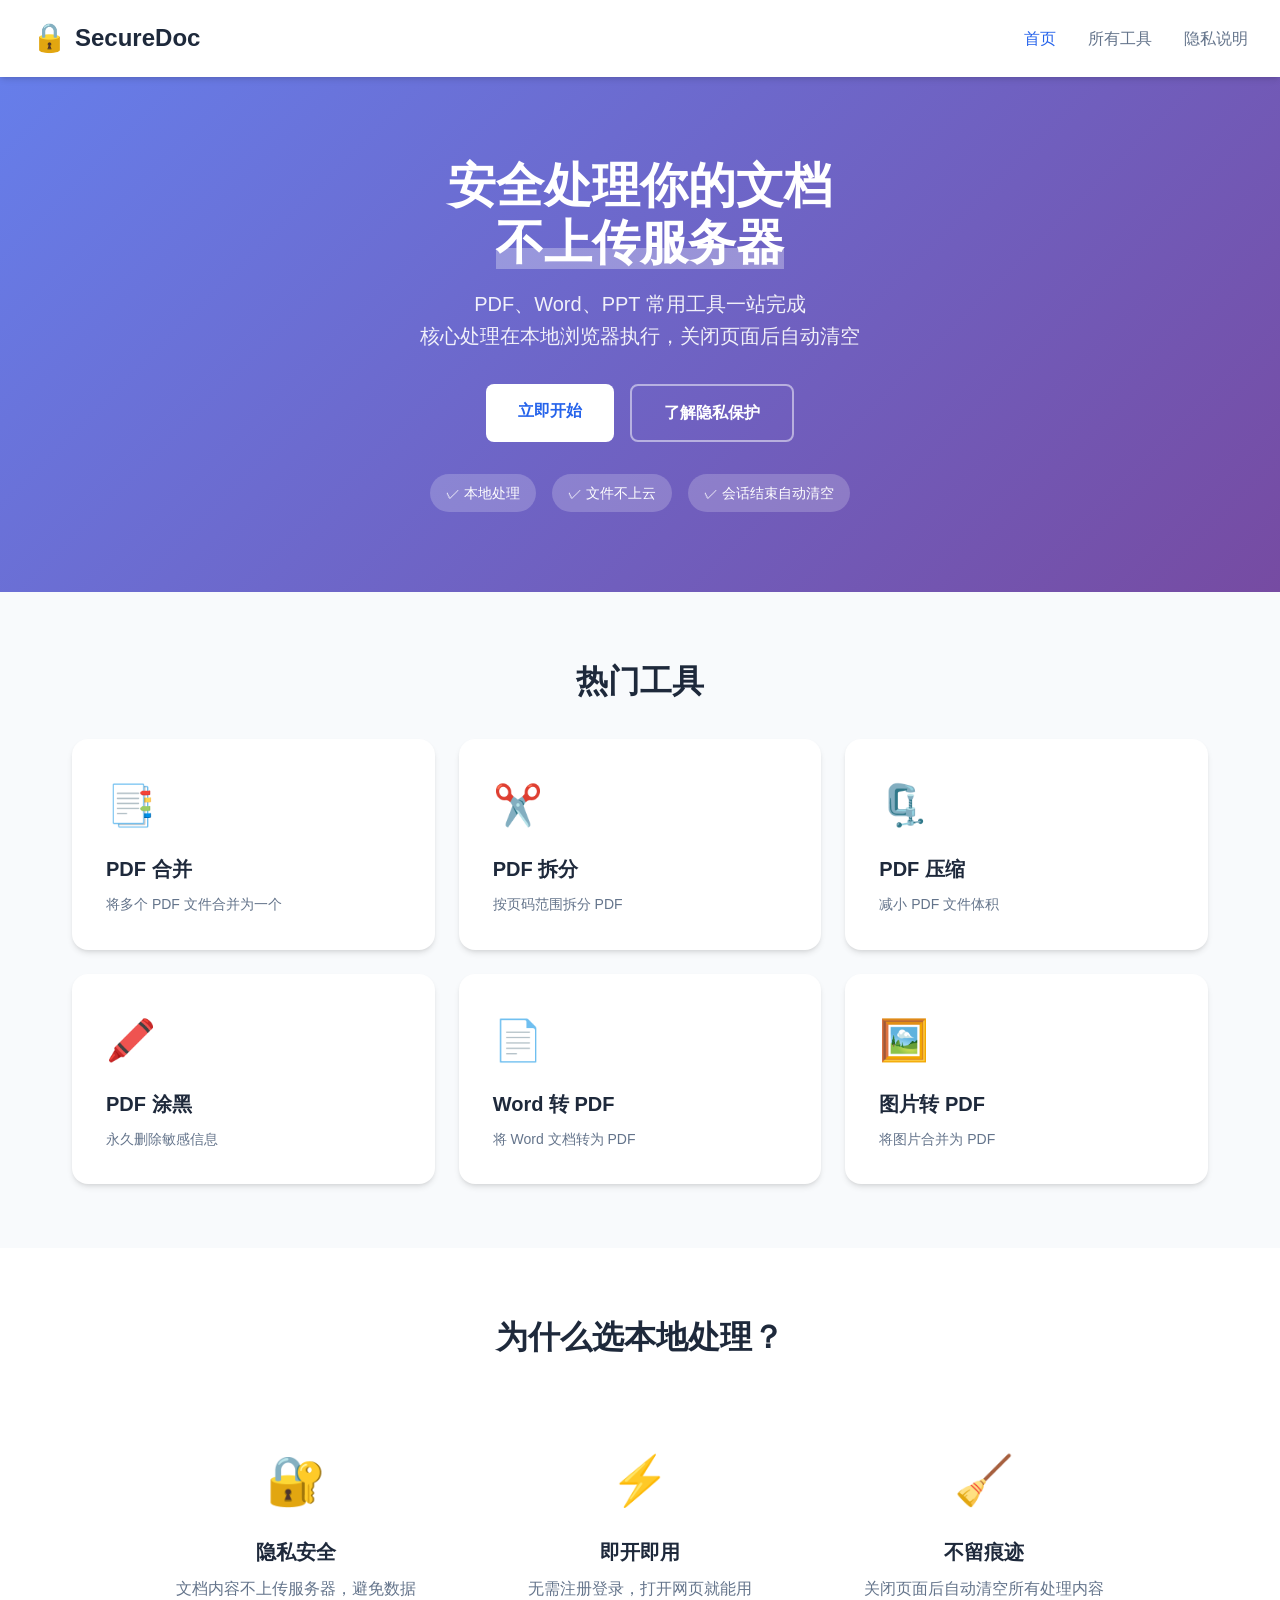
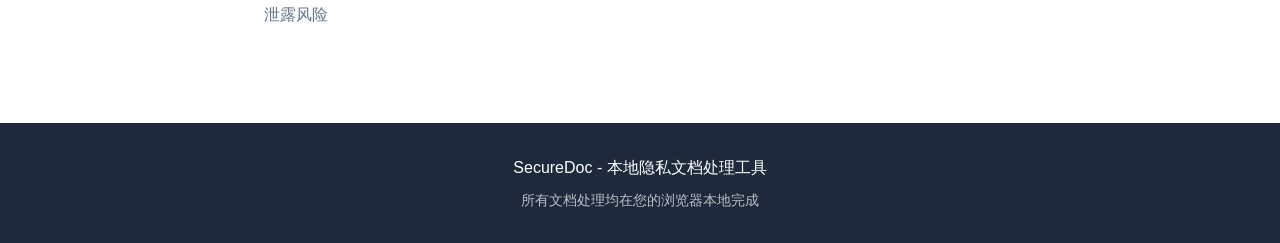
==== index.html @ fec706ee "Initial commit: homepage + PDF merge tool" ====
<!DOCTYPE html>
<html lang="zh-CN">
<head>
    <meta charset="UTF-8">
    <meta name="viewport" content="width=device-width, initial-scale=1.0">
    <title>SecureDoc - 本地隐私文档处理工具</title>
    <link rel="stylesheet" href="css/style.css">
</head>
<body>
    <nav class="navbar">
        <div class="nav-brand">
            <span class="logo">🔒</span>
            <span class="brand-name">SecureDoc</span>
        </div>
        <div class="nav-links">
            <a href="index.html" class="active">首页</a>
            <a href="#tools">所有工具</a>
            <a href="privacy.html">隐私说明</a>
        </div>
    </nav>

    <main>
        <!-- Hero Section -->
        <section class="hero">
            <div class="hero-content">
                <h1>安全处理你的文档<br><span class="highlight">不上传服务器</span></h1>
                <p class="hero-subtitle">PDF、Word、PPT 常用工具一站完成<br>核心处理在本地浏览器执行，关闭页面后自动清空</p>
                <div class="hero-cta">
                    <a href="#tools" class="btn btn-primary">立即开始</a>
                    <a href="privacy.html" class="btn btn-secondary">了解隐私保护</a>
                </div>
                <div class="trust-badges">
                    <span class="badge">✓ 本地处理</span>
                    <span class="badge">✓ 文件不上云</span>
                    <span class="badge">✓ 会话结束自动清空</span>
                </div>
            </div>
        </section>

        <!-- Tools Section -->
        <section class="tools-section" id="tools">
            <h2>热门工具</h2>
            <div class="tools-grid">
                <a href="tools/pdf-merge.html" class="tool-card">
                    <div class="tool-icon">📑</div>
                    <h3>PDF 合并</h3>
                    <p>将多个 PDF 文件合并为一个</p>
                </a>
                <a href="tools/pdf-split.html" class="tool-card">
                    <div class="tool-icon">✂️</div>
                    <h3>PDF 拆分</h3>
                    <p>按页码范围拆分 PDF</p>
                </a>
                <a href="tools/pdf-compress.html" class="tool-card">
                    <div class="tool-icon">🗜️</div>
                    <h3>PDF 压缩</h3>
                    <p>减小 PDF 文件体积</p>
                </a>
                <a href="tools/pdf-redact.html" class="tool-card">
                    <div class="tool-icon">🖍️</div>
                    <h3>PDF 涂黑</h3>
                    <p>永久删除敏感信息</p>
                </a>
                <a href="tools/word-to-pdf.html" class="tool-card">
                    <div class="tool-icon">📄</div>
                    <h3>Word 转 PDF</h3>
                    <p>将 Word 文档转为 PDF</p>
                </a>
                <a href="tools/image-to-pdf.html" class="tool-card">
                    <div class="tool-icon">🖼️</div>
                    <h3>图片转 PDF</h3>
                    <p>将图片合并为 PDF</p>
                </a>
            </div>
        </section>

        <!-- Local Processing Info -->
        <section class="privacy-section">
            <div class="privacy-content">
                <h2>为什么选本地处理？</h2>
                <div class="privacy-features">
                    <div class="feature">
                        <div class="feature-icon">🔐</div>
                        <h3>隐私安全</h3>
                        <p>文档内容不上传服务器，避免数据泄露风险</p>
                    </div>
                    <div class="feature">
                        <div class="feature-icon">⚡</div>
                        <h3>即开即用</h3>
                        <p>无需注册登录，打开网页就能用</p>
                    </div>
                    <div class="feature">
                        <div class="feature-icon">🧹</div>
                        <h3>不留痕迹</h3>
                        <p>关闭页面后自动清空所有处理内容</p>
                    </div>
                </div>
            </div>
        </section>
    </main>

    <footer class="footer">
        <div class="footer-content">
            <p>SecureDoc - 本地隐私文档处理工具</p>
            <p class="footer-note">所有文档处理均在您的浏览器本地完成</p>
        </div>
    </footer>

    <script src="js/app.js"></script>
</body>
</html>
---- css/style.css ----
/* Reset & Base */
* {
    margin: 0;
    padding: 0;
    box-sizing: border-box;
}

:root {
    --primary-color: #2563eb;
    --primary-dark: #1d4ed8;
    --secondary-color: #64748b;
    --success-color: #10b981;
    --bg-color: #f8fafc;
    --card-bg: #ffffff;
    --text-primary: #1e293b;
    --text-secondary: #64748b;
    --border-color: #e2e8f0;
    --shadow: 0 4px 6px -1px rgba(0,0,0,0.1), 0 2px 4px -2px rgba(0,0,0,0.1);
    --shadow-lg: 0 10px 15px -3px rgba(0,0,0,0.1), 0 4px 6px -4px rgba(0,0,0,0.1);
}

body {
    font-family: -apple-system, BlinkMacSystemFont, 'Segoe UI', Roboto, 'Helvetica Neue', Arial, sans-serif;
    line-height: 1.6;
    color: var(--text-primary);
    background-color: var(--bg-color);
    min-height: 100vh;
}

/* Navbar */
.navbar {
    display: flex;
    justify-content: space-between;
    align-items: center;
    padding: 1rem 2rem;
    background: var(--card-bg);
    box-shadow: var(--shadow);
    position: sticky;
    top: 0;
    z-index: 100;
}

.nav-brand {
    display: flex;
    align-items: center;
    gap: 0.5rem;
    font-size: 1.5rem;
    font-weight: 700;
}

.logo {
    font-size: 1.75rem;
}

.nav-links {
    display: flex;
    gap: 2rem;
}

.nav-links a {
    text-decoration: none;
    color: var(--text-secondary);
    font-weight: 500;
    transition: color 0.2s;
}

.nav-links a:hover,
.nav-links a.active {
    color: var(--primary-color);
}

/* Hero Section */
.hero {
    padding: 5rem 2rem;
    text-align: center;
    background: linear-gradient(135deg, #667eea 0%, #764ba2 100%);
    color: white;
}

.hero h1 {
    font-size: 3rem;
    font-weight: 800;
    margin-bottom: 1rem;
    line-height: 1.2;
}

.hero .highlight {
    background: linear-gradient(transparent 60%, rgba(255,255,255,0.3) 60%);
}

.hero-subtitle {
    font-size: 1.25rem;
    opacity: 0.9;
    margin-bottom: 2rem;
    max-width: 600px;
    margin-left: auto;
    margin-right: auto;
}

.hero-cta {
    display: flex;
    gap: 1rem;
    justify-content: center;
    margin-bottom: 2rem;
}

.btn {
    padding: 0.875rem 2rem;
    border-radius: 0.5rem;
    font-weight: 600;
    text-decoration: none;
    transition: all 0.2s;
    display: inline-block;
    cursor: pointer;
    border: none;
    font-size: 1rem;
}

.btn-primary {
    background: white;
    color: var(--primary-color);
}

.btn-primary:hover {
    transform: translateY(-2px);
    box-shadow: 0 10px 20px rgba(0,0,0,0.2);
}

.btn-secondary {
    background: transparent;
    color: white;
    border: 2px solid rgba(255,255,255,0.5);
}

.btn-secondary:hover {
    background: rgba(255,255,255,0.1);
}

.trust-badges {
    display: flex;
    gap: 1rem;
    justify-content: center;
    flex-wrap: wrap;
}

.badge {
    background: rgba(255,255,255,0.2);
    padding: 0.5rem 1rem;
    border-radius: 2rem;
    font-size: 0.875rem;
}

/* Tools Section */
.tools-section {
    padding: 4rem 2rem;
    max-width: 1200px;
    margin: 0 auto;
}

.tools-section h2 {
    text-align: center;
    font-size: 2rem;
    margin-bottom: 2rem;
    color: var(--text-primary);
}

.tools-grid {
    display: grid;
    grid-template-columns: repeat(auto-fill, minmax(280px, 1fr));
    gap: 1.5rem;
}

.tool-card {
    background: var(--card-bg);
    border-radius: 1rem;
    padding: 2rem;
    text-decoration: none;
    color: inherit;
    box-shadow: var(--shadow);
    transition: all 0.2s;
    border: 2px solid transparent;
}

.tool-card:hover {
    transform: translateY(-4px);
    box-shadow: var(--shadow-lg);
    border-color: var(--primary-color);
}

.tool-icon {
    font-size: 2.5rem;
    margin-bottom: 1rem;
}

.tool-card h3 {
    font-size: 1.25rem;
    margin-bottom: 0.5rem;
    color: var(--text-primary);
}

.tool-card p {
    color: var(--text-secondary);
    font-size: 0.875rem;
}

/* Privacy Section */
.privacy-section {
    padding: 4rem 2rem;
    background: white;
}

.privacy-content {
    max-width: 1000px;
    margin: 0 auto;
}

.privacy-section h2 {
    text-align: center;
    font-size: 2rem;
    margin-bottom: 3rem;
}

.privacy-features {
    display: grid;
    grid-template-columns: repeat(auto-fit, minmax(280px, 1fr));
    gap: 2rem;
}

.feature {
    text-align: center;
    padding: 2rem;
}

.feature-icon {
    font-size: 3rem;
    margin-bottom: 1rem;
}

.feature h3 {
    font-size: 1.25rem;
    margin-bottom: 0.5rem;
}

.feature p {
    color: var(--text-secondary);
}

/* Footer */
.footer {
    background: var(--text-primary);
    color: white;
    padding: 2rem;
    text-align: center;
}

.footer-note {
    opacity: 0.7;
    font-size: 0.875rem;
    margin-top: 0.5rem;
}

/* Privacy Page */
.privacy-page {
    max-width: 800px;
    margin: 0 auto;
    padding: 3rem 2rem;
}

.privacy-page h1 {
    font-size: 2.5rem;
    margin-bottom: 2rem;
    text-align: center;
}

.privacy-content-block {
    background: var(--card-bg);
    padding: 2rem;
    border-radius: 1rem;
    margin-bottom: 1.5rem;
    box-shadow: var(--shadow);
}

.privacy-content-block h2 {
    font-size: 1.5rem;
    margin-bottom: 1rem;
    color: var(--primary-color);
}

.privacy-content-block p {
    margin-bottom: 1rem;
    color: var(--text-secondary);
}

.privacy-content-block ul {
    margin-left: 1.5rem;
    color: var(--text-secondary);
}

.privacy-content-block li {
    margin-bottom: 0.5rem;
}

/* Tool Page Styles */
.tool-page {
    max-width: 900px;
    margin: 0 auto;
    padding: 2rem;
}

.tool-header {
    text-align: center;
    margin-bottom: 2rem;
}

.tool-header h1 {
    font-size: 2rem;
    margin-bottom: 0.5rem;
}

.tool-header p {
    color: var(--text-secondary);
}

.trust-banner {
    background: linear-gradient(135deg, #10b981 0%, #059669 100%);
    color: white;
    padding: 0.75rem 1rem;
    border-radius: 0.5rem;
    text-align: center;
    margin-bottom: 2rem;
    font-size: 0.875rem;
}

.upload-area {
    border: 3px dashed var(--border-color);
    border-radius: 1rem;
    padding: 3rem;
    text-align: center;
    background: var(--card-bg);
    transition: all 0.2s;
    margin-bottom: 2rem;
}

.upload-area:hover,
.upload-area.dragover {
    border-color: var(--primary-color);
    background: #f0f7ff;
}

.upload-icon {
    font-size: 3rem;
    margin-bottom: 1rem;
}

.upload-text {
    font-size: 1.125rem;
    color: var(--text-primary);
    margin-bottom: 0.5rem;
}

.upload-hint {
    font-size: 0.875rem;
    color: var(--text-secondary);
}

.file-list {
    margin-bottom: 2rem;
}

.file-item {
    display: flex;
    align-items: center;
    gap: 1rem;
    padding: 1rem;
    background: var(--card-bg);
    border-radius: 0.5rem;
    margin-bottom: 0.75rem;
    box-shadow: var(--shadow);
}

.file-icon {
    font-size: 1.5rem;
}

.file-info {
    flex: 1;
}

.file-name {
    font-weight: 500;
    margin-bottom: 0.25rem;
}

.file-size {
    font-size: 0.75rem;
    color: var(--text-secondary);
}

.file-remove {
    background: #fee2e2;
    color: #dc2626;
    border: none;
    width: 2rem;
    height: 2rem;
    border-radius: 0.375rem;
    cursor: pointer;
    font-size: 1rem;
    transition: background 0.2s;
}

.file-remove:hover {
    background: #fecaca;
}

.file-move {
    display: flex;
    flex-direction: column;
    gap: 0.25rem;
}

.file-move button {
    background: var(--bg-color);
    border: none;
    width: 1.5rem;
    height: 1.5rem;
    border-radius: 0.25rem;
    cursor: pointer;
    font-size: 0.75rem;
}

.action-buttons {
    display: flex;
    gap: 1rem;
    justify-content: center;
}

.progress-container {
    display: none;
    margin: 2rem 0;
}

.progress-container.active {
    display: block;
}

.progress-bar {
    height: 0.5rem;
    background: var(--border-color);
    border-radius: 0.25rem;
    overflow: hidden;
}

.progress-fill {
    height: 100%;
    background: var(--primary-color);
    width: 0%;
    transition: width 0.3s;
}

.progress-text {
    text-align: center;
    margin-top: 0.5rem;
    color: var(--text-secondary);
    font-size: 0.875rem;
}

.result-area {
    display: none;
    text-align: center;
    padding: 2rem;
    background: #f0fdf4;
    border-radius: 1rem;
    margin-top: 2rem;
}

.result-area.active {
    display: block;
}

.result-area h3 {
    color: var(--success-color);
    margin-bottom: 1rem;
}

/* Responsive */
@media (max-width: 768px) {
    .hero h1 {
        font-size: 2rem;
    }
    
    .nav-links {
        gap: 1rem;
    }
    
    .hero-cta {
        flex-direction: column;
        align-items: center;
    }
    
    .tools-grid {
        grid-template-columns: 1fr;
    }
}
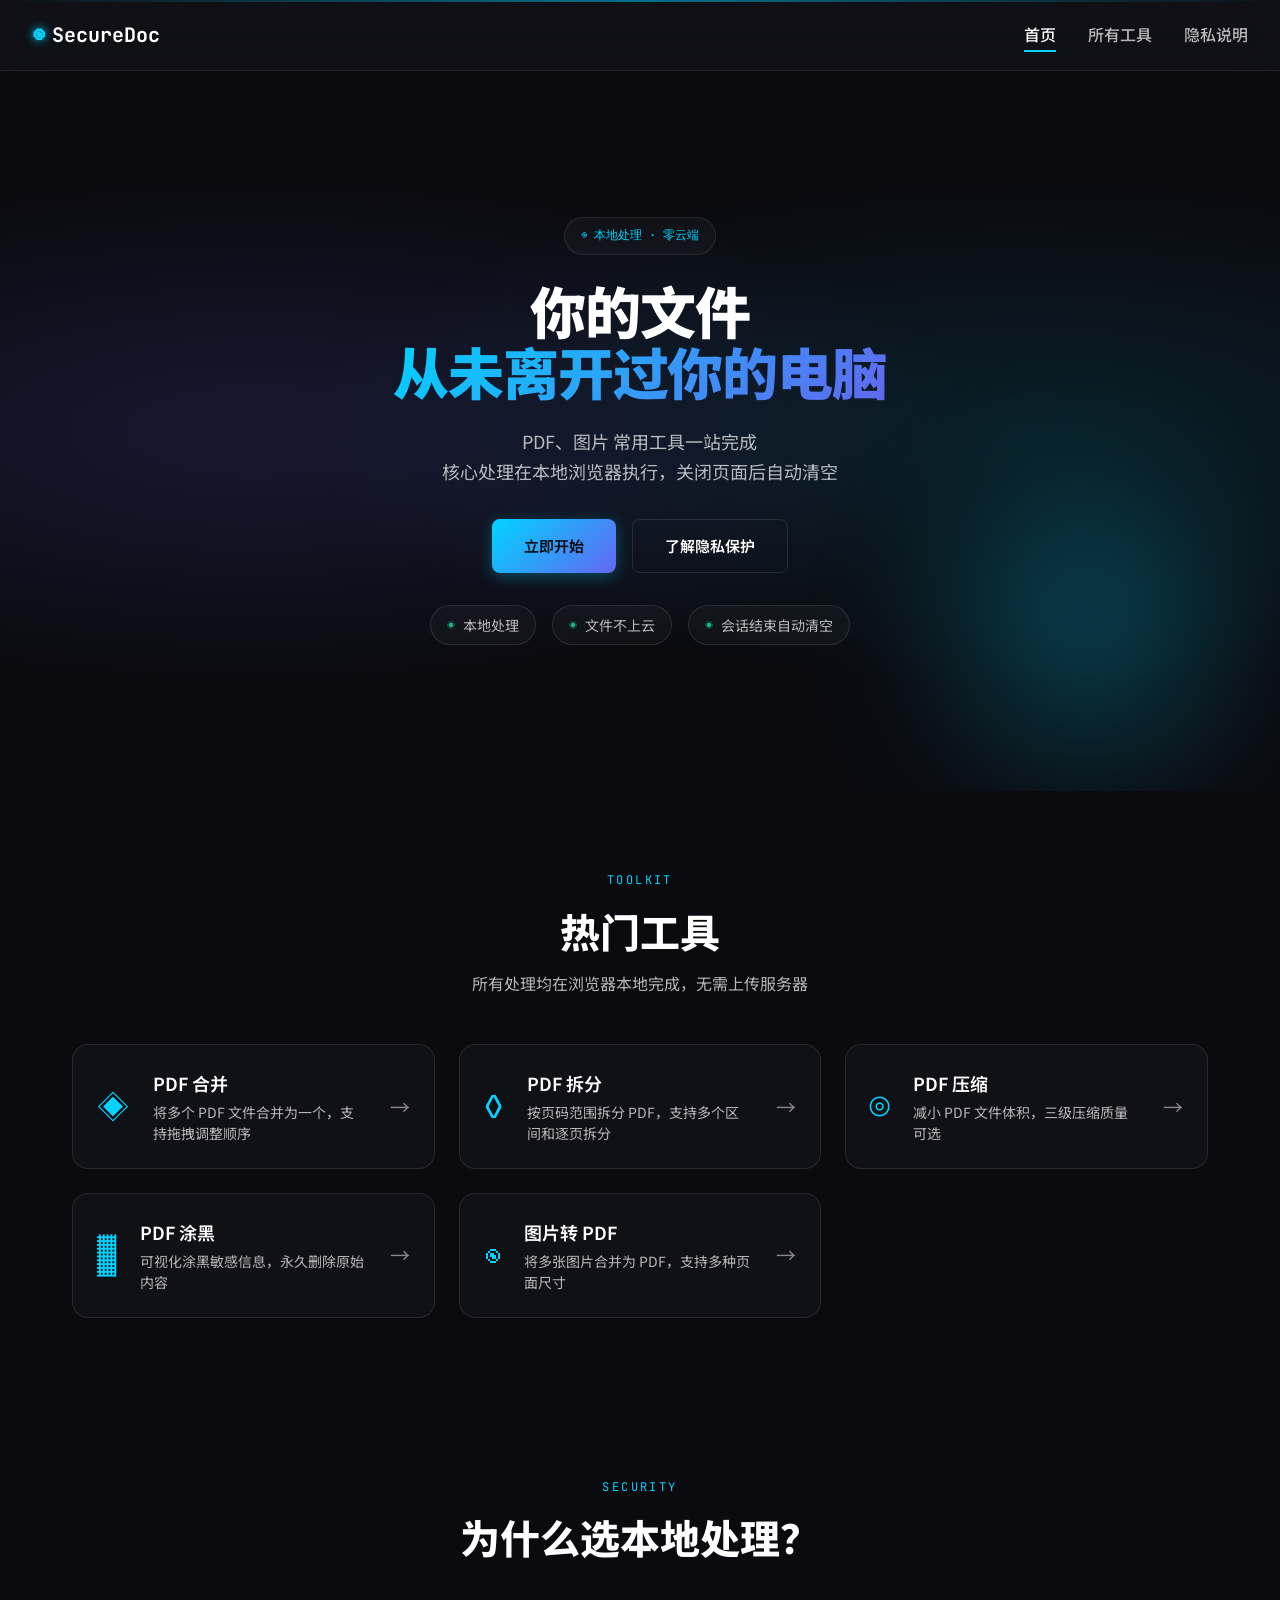
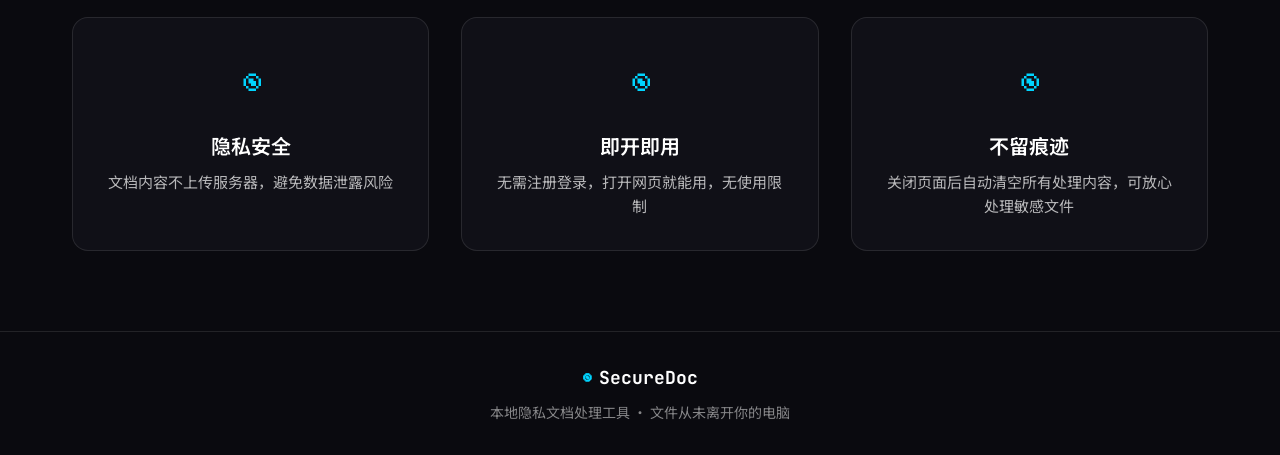
==== commit 12bb276f: "Phase 2: Complete redesign with dark theme + PDF redact/split/compress features" ====
--- a/index.html
+++ b/index.html
@@ -5,11 +5,14 @@
     <meta name="viewport" content="width=device-width, initial-scale=1.0">
     <title>SecureDoc - 本地隐私文档处理工具</title>
     <link rel="stylesheet" href="css/style.css">
+    <link rel="preconnect" href="https://fonts.googleapis.com">
+    <link rel="preconnect" href="https://fonts.gstatic.com" crossorigin>
+    <link href="https://fonts.googleapis.com/css2?family=JetBrains+Mono:wght@300;400;500;700&family=Noto+Sans+SC:wght@300;400;500;700;900&display=swap" rel="stylesheet">
 </head>
 <body>
     <nav class="navbar">
         <div class="nav-brand">
-            <span class="logo">🔒</span>
+            <span class="logo">◉</span>
             <span class="brand-name">SecureDoc</span>
         </div>
         <div class="nav-links">
@@ -22,78 +25,103 @@
     <main>
         <!-- Hero Section -->
         <section class="hero">
+            <div class="scan-line"></div>
             <div class="hero-content">
-                <h1>安全处理你的文档<br><span class="highlight">不上传服务器</span></h1>
-                <p class="hero-subtitle">PDF、Word、PPT 常用工具一站完成<br>核心处理在本地浏览器执行，关闭页面后自动清空</p>
+                <div class="hero-badge">◉ 本地处理 · 零云端</div>
+                <h1>你的文件<br><span class="highlight">从未离开过你的电脑</span></h1>
+                <p class="hero-subtitle">PDF、图片 常用工具一站完成<br>核心处理在本地浏览器执行，关闭页面后自动清空</p>
                 <div class="hero-cta">
                     <a href="#tools" class="btn btn-primary">立即开始</a>
                     <a href="privacy.html" class="btn btn-secondary">了解隐私保护</a>
                 </div>
                 <div class="trust-badges">
-                    <span class="badge">✓ 本地处理</span>
-                    <span class="badge">✓ 文件不上云</span>
-                    <span class="badge">✓ 会话结束自动清空</span>
+                    <span class="badge"><span class="badge-icon">◉</span> 本地处理</span>
+                    <span class="badge"><span class="badge-icon">◉</span> 文件不上云</span>
+                    <span class="badge"><span class="badge-icon">◉</span> 会话结束自动清空</span>
                 </div>
+            </div>
+            <div class="hero-visual">
+                <div class="glow-orb"></div>
             </div>
         </section>
 
         <!-- Tools Section -->
         <section class="tools-section" id="tools">
-            <h2>热门工具</h2>
+            <div class="section-header">
+                <div class="section-tag">TOOLKIT</div>
+                <h2>热门工具</h2>
+                <p class="section-subtitle">所有处理均在浏览器本地完成，无需上传服务器</p>
+            </div>
+            
             <div class="tools-grid">
                 <a href="tools/pdf-merge.html" class="tool-card">
-                    <div class="tool-icon">📑</div>
-                    <h3>PDF 合并</h3>
-                    <p>将多个 PDF 文件合并为一个</p>
+                    <div class="tool-icon">◈</div>
+                    <div class="tool-content">
+                        <h3>PDF 合并</h3>
+                        <p>将多个 PDF 文件合并为一个，支持拖拽调整顺序</p>
+                    </div>
+                    <div class="tool-arrow">→</div>
                 </a>
+                
                 <a href="tools/pdf-split.html" class="tool-card">
-                    <div class="tool-icon">✂️</div>
-                    <h3>PDF 拆分</h3>
-                    <p>按页码范围拆分 PDF</p>
+                    <div class="tool-icon">◊</div>
+                    <div class="tool-content">
+                        <h3>PDF 拆分</h3>
+                        <p>按页码范围拆分 PDF，支持多个区间和逐页拆分</p>
+                    </div>
+                    <div class="tool-arrow">→</div>
                 </a>
+                
                 <a href="tools/pdf-compress.html" class="tool-card">
-                    <div class="tool-icon">🗜️</div>
-                    <h3>PDF 压缩</h3>
-                    <p>减小 PDF 文件体积</p>
+                    <div class="tool-icon">◎</div>
+                    <div class="tool-content">
+                        <h3>PDF 压缩</h3>
+                        <p>减小 PDF 文件体积，三级压缩质量可选</p>
+                    </div>
+                    <div class="tool-arrow">→</div>
                 </a>
+                
                 <a href="tools/pdf-redact.html" class="tool-card">
-                    <div class="tool-icon">🖍️</div>
-                    <h3>PDF 涂黑</h3>
-                    <p>永久删除敏感信息</p>
+                    <div class="tool-icon">▓</div>
+                    <div class="tool-content">
+                        <h3>PDF 涂黑</h3>
+                        <p>可视化涂黑敏感信息，永久删除原始内容</p>
+                    </div>
+                    <div class="tool-arrow">→</div>
                 </a>
-                <a href="tools/word-to-pdf.html" class="tool-card">
-                    <div class="tool-icon">📄</div>
-                    <h3>Word 转 PDF</h3>
-                    <p>将 Word 文档转为 PDF</p>
-                </a>
+                
                 <a href="tools/image-to-pdf.html" class="tool-card">
-                    <div class="tool-icon">🖼️</div>
-                    <h3>图片转 PDF</h3>
-                    <p>将图片合并为 PDF</p>
+                    <div class="tool-icon">◉</div>
+                    <div class="tool-content">
+                        <h3>图片转 PDF</h3>
+                        <p>将多张图片合并为 PDF，支持多种页面尺寸</p>
+                    </div>
+                    <div class="tool-arrow">→</div>
                 </a>
             </div>
         </section>
 
-        <!-- Local Processing Info -->
+        <!-- Privacy Info Section -->
         <section class="privacy-section">
-            <div class="privacy-content">
+            <div class="section-header">
+                <div class="section-tag">SECURITY</div>
                 <h2>为什么选本地处理？</h2>
-                <div class="privacy-features">
-                    <div class="feature">
-                        <div class="feature-icon">🔐</div>
-                        <h3>隐私安全</h3>
-                        <p>文档内容不上传服务器，避免数据泄露风险</p>
-                    </div>
-                    <div class="feature">
-                        <div class="feature-icon">⚡</div>
-                        <h3>即开即用</h3>
-                        <p>无需注册登录，打开网页就能用</p>
-                    </div>
-                    <div class="feature">
-                        <div class="feature-icon">🧹</div>
-                        <h3>不留痕迹</h3>
-                        <p>关闭页面后自动清空所有处理内容</p>
-                    </div>
+            </div>
+            <div class="privacy-features">
+                <div class="feature">
+                    <div class="feature-icon">◉</div>
+                    <h3>隐私安全</h3>
+                    <p>文档内容不上传服务器，避免数据泄露风险</p>
+                </div>
+                <div class="feature">
+                    <div class="feature-icon">◉</div>
+                    <h3>即开即用</h3>
+                    <p>无需注册登录，打开网页就能用，无使用限制</p>
+                </div>
+                <div class="feature">
+                    <div class="feature-icon">◉</div>
+                    <h3>不留痕迹</h3>
+                    <p>关闭页面后自动清空所有处理内容，可放心处理敏感文件</p>
                 </div>
             </div>
         </section>
@@ -101,8 +129,11 @@
 
     <footer class="footer">
         <div class="footer-content">
-            <p>SecureDoc - 本地隐私文档处理工具</p>
-            <p class="footer-note">所有文档处理均在您的浏览器本地完成</p>
+            <div class="footer-brand">
+                <span class="logo">◉</span>
+                <span>SecureDoc</span>
+            </div>
+            <p class="footer-note">本地隐私文档处理工具 · 文件从未离开你的电脑</p>
         </div>
     </footer>
 
--- a/css/style.css
+++ b/css/style.css
@@ -1,40 +1,92 @@
-/* Reset & Base */
-* {
+/* ===== CSS RESET & VARIABLES ===== */
+*, *::before, *::after {
     margin: 0;
     padding: 0;
     box-sizing: border-box;
 }
 
 :root {
-    --primary-color: #2563eb;
-    --primary-dark: #1d4ed8;
-    --secondary-color: #64748b;
-    --success-color: #10b981;
-    --bg-color: #f8fafc;
-    --card-bg: #ffffff;
-    --text-primary: #1e293b;
-    --text-secondary: #64748b;
-    --border-color: #e2e8f0;
-    --shadow: 0 4px 6px -1px rgba(0,0,0,0.1), 0 2px 4px -2px rgba(0,0,0,0.1);
-    --shadow-lg: 0 10px 15px -3px rgba(0,0,0,0.1), 0 4px 6px -4px rgba(0,0,0,0.1);
+    /* Core Colors - Dark Theme */
+    --bg-primary: #0a0a0f;
+    --bg-secondary: #12121a;
+    --bg-card: rgba(18, 18, 26, 0.8);
+    --bg-glass: rgba(255, 255, 255, 0.03);
+    
+    /* Accent Colors - Neon */
+    --accent-cyan: #00d4ff;
+    --accent-blue: #6366f1;
+    --accent-purple: #8b5cf6;
+    --accent-green: #10b981;
+    --accent-red: #ef4444;
+    
+    /* Text Colors */
+    --text-primary: #ffffff;
+    --text-secondary: rgba(255, 255, 255, 0.7);
+    --text-muted: rgba(255, 255, 255, 0.5);
+    
+    /* Borders & Shadows */
+    --border-color: rgba(255, 255, 255, 0.1);
+    --border-glow: rgba(0, 212, 255, 0.3);
+    --shadow-glow: 0 0 20px rgba(0, 212, 255, 0.15);
+    
+    /* Fonts */
+    --font-mono: 'JetBrains Mono', 'Fira Code', monospace;
+    --font-sans: 'Noto Sans SC', -apple-system, BlinkMacSystemFont, sans-serif;
+    
+    /* Spacing */
+    --space-xs: 0.5rem;
+    --space-sm: 1rem;
+    --space-md: 1.5rem;
+    --space-lg: 2rem;
+    --space-xl: 3rem;
+    --space-xxl: 5rem;
+    
+    /* Transitions */
+    --transition-fast: 0.15s ease;
+    --transition-base: 0.3s ease;
+}
+
+html {
+    scroll-behavior: smooth;
 }
 
 body {
-    font-family: -apple-system, BlinkMacSystemFont, 'Segoe UI', Roboto, 'Helvetica Neue', Arial, sans-serif;
+    font-family: var(--font-sans);
     line-height: 1.6;
     color: var(--text-primary);
-    background-color: var(--bg-color);
+    background: var(--bg-primary);
     min-height: 100vh;
-}
-
-/* Navbar */
+    overflow-x: hidden;
+}
+
+/* ===== SCAN LINE EFFECT ===== */
+.scan-line {
+    position: fixed;
+    top: 0;
+    left: 0;
+    right: 0;
+    height: 2px;
+    background: linear-gradient(90deg, transparent, var(--accent-cyan), transparent);
+    opacity: 0.5;
+    animation: scan 8s linear infinite;
+    pointer-events: none;
+    z-index: 9999;
+}
+
+@keyframes scan {
+    0% { transform: translateY(-100vh); }
+    100% { transform: translateY(100vh); }
+}
+
+/* ===== NAVBAR ===== */
 .navbar {
     display: flex;
     justify-content: space-between;
     align-items: center;
-    padding: 1rem 2rem;
-    background: var(--card-bg);
-    box-shadow: var(--shadow);
+    padding: var(--space-sm) var(--space-lg);
+    background: var(--bg-card);
+    backdrop-filter: blur(20px);
+    border-bottom: 1px solid var(--border-color);
     position: sticky;
     top: 0;
     z-index: 100;
@@ -43,277 +95,408 @@
 .nav-brand {
     display: flex;
     align-items: center;
-    gap: 0.5rem;
+    gap: var(--space-xs);
+    font-family: var(--font-mono);
+    font-size: 1.25rem;
+    font-weight: 700;
+}
+
+.nav-brand .logo {
+    color: var(--accent-cyan);
     font-size: 1.5rem;
-    font-weight: 700;
-}
-
-.logo {
-    font-size: 1.75rem;
+    text-shadow: 0 0 10px var(--accent-cyan);
 }
 
 .nav-links {
     display: flex;
-    gap: 2rem;
+    gap: var(--space-lg);
 }
 
 .nav-links a {
     text-decoration: none;
     color: var(--text-secondary);
     font-weight: 500;
-    transition: color 0.2s;
+    transition: color var(--transition-fast);
+    position: relative;
+}
+
+.nav-links a::after {
+    content: '';
+    position: absolute;
+    bottom: -4px;
+    left: 0;
+    width: 0;
+    height: 2px;
+    background: var(--accent-cyan);
+    transition: width var(--transition-fast);
 }
 
 .nav-links a:hover,
 .nav-links a.active {
-    color: var(--primary-color);
-}
-
-/* Hero Section */
+    color: var(--text-primary);
+}
+
+.nav-links a:hover::after,
+.nav-links a.active::after {
+    width: 100%;
+}
+
+/* ===== HERO SECTION ===== */
 .hero {
-    padding: 5rem 2rem;
+    padding: var(--space-xxl) var(--space-lg);
     text-align: center;
-    background: linear-gradient(135deg, #667eea 0%, #764ba2 100%);
-    color: white;
+    position: relative;
+    overflow: hidden;
+    min-height: 80vh;
+    display: flex;
+    align-items: center;
+    justify-content: center;
+}
+
+.hero::before {
+    content: '';
+    position: absolute;
+    top: 0;
+    left: 0;
+    right: 0;
+    bottom: 0;
+    background: 
+        radial-gradient(ellipse at 20% 50%, rgba(99, 102, 241, 0.15) 0%, transparent 50%),
+        radial-gradient(ellipse at 80% 50%, rgba(0, 212, 255, 0.1) 0%, transparent 50%);
+    pointer-events: none;
+}
+
+.hero-content {
+    position: relative;
+    z-index: 1;
+    max-width: 700px;
+}
+
+.hero-badge {
+    display: inline-block;
+    padding: 0.5rem 1rem;
+    background: var(--bg-glass);
+    border: 1px solid var(--border-color);
+    border-radius: 2rem;
+    font-family: var(--font-mono);
+    font-size: 0.75rem;
+    color: var(--accent-cyan);
+    margin-bottom: var(--space-md);
 }
 
 .hero h1 {
-    font-size: 3rem;
-    font-weight: 800;
-    margin-bottom: 1rem;
-    line-height: 1.2;
+    font-size: 3.5rem;
+    font-weight: 900;
+    margin-bottom: var(--space-md);
+    line-height: 1.1;
+    letter-spacing: -0.02em;
 }
 
 .hero .highlight {
-    background: linear-gradient(transparent 60%, rgba(255,255,255,0.3) 60%);
+    background: linear-gradient(135deg, var(--accent-cyan), var(--accent-blue));
+    -webkit-background-clip: text;
+    -webkit-text-fill-color: transparent;
+    background-clip: text;
 }
 
 .hero-subtitle {
-    font-size: 1.25rem;
-    opacity: 0.9;
-    margin-bottom: 2rem;
-    max-width: 600px;
-    margin-left: auto;
-    margin-right: auto;
+    font-size: 1.125rem;
+    color: var(--text-secondary);
+    margin-bottom: var(--space-lg);
+    line-height: 1.7;
 }
 
 .hero-cta {
     display: flex;
-    gap: 1rem;
+    gap: var(--space-sm);
     justify-content: center;
-    margin-bottom: 2rem;
-}
-
+    margin-bottom: var(--space-lg);
+    flex-wrap: wrap;
+}
+
+/* ===== BUTTONS ===== */
 .btn {
+    display: inline-flex;
+    align-items: center;
+    justify-content: center;
+    gap: 0.5rem;
     padding: 0.875rem 2rem;
     border-radius: 0.5rem;
     font-weight: 600;
+    font-size: 0.9375rem;
     text-decoration: none;
-    transition: all 0.2s;
-    display: inline-block;
     cursor: pointer;
+    transition: all var(--transition-fast);
     border: none;
-    font-size: 1rem;
+    font-family: var(--font-sans);
 }
 
 .btn-primary {
-    background: white;
-    color: var(--primary-color);
+    background: linear-gradient(135deg, var(--accent-cyan), var(--accent-blue));
+    color: var(--bg-primary);
+    box-shadow: 0 4px 15px rgba(0, 212, 255, 0.3);
 }
 
 .btn-primary:hover {
     transform: translateY(-2px);
-    box-shadow: 0 10px 20px rgba(0,0,0,0.2);
+    box-shadow: 0 8px 25px rgba(0, 212, 255, 0.4);
 }
 
 .btn-secondary {
     background: transparent;
-    color: white;
-    border: 2px solid rgba(255,255,255,0.5);
+    color: var(--text-primary);
+    border: 1px solid var(--border-color);
 }
 
 .btn-secondary:hover {
-    background: rgba(255,255,255,0.1);
-}
-
+    background: var(--bg-glass);
+    border-color: var(--accent-cyan);
+}
+
+.btn:disabled {
+    opacity: 0.5;
+    cursor: not-allowed;
+}
+
+/* ===== BADGES ===== */
 .trust-badges {
     display: flex;
-    gap: 1rem;
+    gap: var(--space-sm);
     justify-content: center;
     flex-wrap: wrap;
 }
 
 .badge {
-    background: rgba(255,255,255,0.2);
+    display: inline-flex;
+    align-items: center;
+    gap: 0.5rem;
     padding: 0.5rem 1rem;
+    background: var(--bg-glass);
+    border: 1px solid var(--border-color);
     border-radius: 2rem;
     font-size: 0.875rem;
-}
-
-/* Tools Section */
-.tools-section {
-    padding: 4rem 2rem;
+    color: var(--text-secondary);
+}
+
+.badge-icon {
+    color: var(--accent-green);
+    font-size: 0.5rem;
+}
+
+/* ===== GLOW ORB ===== */
+.glow-orb {
+    position: absolute;
+    width: 400px;
+    height: 400px;
+    background: radial-gradient(circle, rgba(0, 212, 255, 0.3) 0%, transparent 70%);
+    border-radius: 50%;
+    filter: blur(60px);
+    animation: pulse 4s ease-in-out infinite;
+    pointer-events: none;
+}
+
+@keyframes pulse {
+    0%, 100% { transform: scale(1); opacity: 0.5; }
+    50% { transform: scale(1.1); opacity: 0.7; }
+}
+
+/* ===== SECTIONS ===== */
+.tools-section,
+.privacy-section {
+    padding: var(--space-xxl) var(--space-lg);
     max-width: 1200px;
     margin: 0 auto;
 }
 
-.tools-section h2 {
+.section-header {
     text-align: center;
-    font-size: 2rem;
-    margin-bottom: 2rem;
-    color: var(--text-primary);
-}
-
+    margin-bottom: var(--space-xl);
+}
+
+.section-tag {
+    font-family: var(--font-mono);
+    font-size: 0.75rem;
+    color: var(--accent-cyan);
+    letter-spacing: 0.2em;
+    margin-bottom: var(--space-xs);
+}
+
+.section-header h2 {
+    font-size: 2.5rem;
+    font-weight: 800;
+    margin-bottom: var(--space-xs);
+}
+
+.section-subtitle {
+    color: var(--text-secondary);
+    font-size: 1rem;
+}
+
+/* ===== TOOLS GRID ===== */
 .tools-grid {
     display: grid;
-    grid-template-columns: repeat(auto-fill, minmax(280px, 1fr));
-    gap: 1.5rem;
+    grid-template-columns: repeat(auto-fill, minmax(320px, 1fr));
+    gap: var(--space-md);
 }
 
 .tool-card {
-    background: var(--card-bg);
+    display: flex;
+    align-items: center;
+    gap: var(--space-md);
+    padding: var(--space-md);
+    background: var(--bg-card);
+    border: 1px solid var(--border-color);
     border-radius: 1rem;
-    padding: 2rem;
     text-decoration: none;
     color: inherit;
-    box-shadow: var(--shadow);
-    transition: all 0.2s;
-    border: 2px solid transparent;
+    transition: all var(--transition-base);
+    position: relative;
+    overflow: hidden;
+}
+
+.tool-card::before {
+    content: '';
+    position: absolute;
+    top: 0;
+    left: 0;
+    right: 0;
+    bottom: 0;
+    background: linear-gradient(135deg, rgba(0, 212, 255, 0.05), transparent);
+    opacity: 0;
+    transition: opacity var(--transition-base);
 }
 
 .tool-card:hover {
+    border-color: var(--border-glow);
+    box-shadow: var(--shadow-glow);
     transform: translateY(-4px);
-    box-shadow: var(--shadow-lg);
-    border-color: var(--primary-color);
+}
+
+.tool-card:hover::before {
+    opacity: 1;
 }
 
 .tool-icon {
-    font-size: 2.5rem;
-    margin-bottom: 1rem;
-}
-
-.tool-card h3 {
+    font-size: 2rem;
+    color: var(--accent-cyan);
+    flex-shrink: 0;
+    font-family: var(--font-mono);
+}
+
+.tool-content {
+    flex: 1;
+}
+
+.tool-content h3 {
+    font-size: 1.125rem;
+    font-weight: 600;
+    margin-bottom: 0.25rem;
+    color: var(--text-primary);
+}
+
+.tool-content p {
+    font-size: 0.875rem;
+    color: var(--text-secondary);
+    line-height: 1.5;
+}
+
+.tool-arrow {
     font-size: 1.25rem;
-    margin-bottom: 0.5rem;
-    color: var(--text-primary);
-}
-
-.tool-card p {
-    color: var(--text-secondary);
-    font-size: 0.875rem;
-}
-
-/* Privacy Section */
-.privacy-section {
-    padding: 4rem 2rem;
-    background: white;
-}
-
-.privacy-content {
-    max-width: 1000px;
-    margin: 0 auto;
-}
-
-.privacy-section h2 {
-    text-align: center;
-    font-size: 2rem;
-    margin-bottom: 3rem;
-}
-
+    color: var(--text-muted);
+    transition: all var(--transition-fast);
+}
+
+.tool-card:hover .tool-arrow {
+    color: var(--accent-cyan);
+    transform: translateX(4px);
+}
+
+/* ===== PRIVACY FEATURES ===== */
 .privacy-features {
     display: grid;
     grid-template-columns: repeat(auto-fit, minmax(280px, 1fr));
-    gap: 2rem;
+    gap: var(--space-lg);
 }
 
 .feature {
     text-align: center;
-    padding: 2rem;
+    padding: var(--space-lg);
+    background: var(--bg-card);
+    border: 1px solid var(--border-color);
+    border-radius: 1rem;
+    transition: all var(--transition-base);
+}
+
+.feature:hover {
+    border-color: var(--border-glow);
+    box-shadow: var(--shadow-glow);
 }
 
 .feature-icon {
-    font-size: 3rem;
-    margin-bottom: 1rem;
+    font-size: 2.5rem;
+    color: var(--accent-cyan);
+    margin-bottom: var(--space-sm);
+    font-family: var(--font-mono);
 }
 
 .feature h3 {
     font-size: 1.25rem;
+    font-weight: 600;
+    margin-bottom: var(--space-xs);
+}
+
+.feature p {
+    color: var(--text-secondary);
+    font-size: 0.9375rem;
+    line-height: 1.6;
+}
+
+/* ===== FOOTER ===== */
+.footer {
+    border-top: 1px solid var(--border-color);
+    padding: var(--space-lg);
+    text-align: center;
+}
+
+.footer-content {
+    max-width: 1200px;
+    margin: 0 auto;
+}
+
+.footer-brand {
+    display: inline-flex;
+    align-items: center;
+    gap: 0.5rem;
+    font-family: var(--font-mono);
+    font-weight: 700;
+    font-size: 1.125rem;
     margin-bottom: 0.5rem;
 }
 
-.feature p {
-    color: var(--text-secondary);
-}
-
-/* Footer */
-.footer {
-    background: var(--text-primary);
-    color: white;
-    padding: 2rem;
-    text-align: center;
+.footer-brand .logo {
+    color: var(--accent-cyan);
 }
 
 .footer-note {
-    opacity: 0.7;
+    color: var(--text-muted);
     font-size: 0.875rem;
-    margin-top: 0.5rem;
-}
-
-/* Privacy Page */
-.privacy-page {
-    max-width: 800px;
-    margin: 0 auto;
-    padding: 3rem 2rem;
-}
-
-.privacy-page h1 {
-    font-size: 2.5rem;
-    margin-bottom: 2rem;
-    text-align: center;
-}
-
-.privacy-content-block {
-    background: var(--card-bg);
-    padding: 2rem;
-    border-radius: 1rem;
-    margin-bottom: 1.5rem;
-    box-shadow: var(--shadow);
-}
-
-.privacy-content-block h2 {
-    font-size: 1.5rem;
-    margin-bottom: 1rem;
-    color: var(--primary-color);
-}
-
-.privacy-content-block p {
-    margin-bottom: 1rem;
-    color: var(--text-secondary);
-}
-
-.privacy-content-block ul {
-    margin-left: 1.5rem;
-    color: var(--text-secondary);
-}
-
-.privacy-content-block li {
-    margin-bottom: 0.5rem;
-}
-
-/* Tool Page Styles */
+}
+
+/* ===== TOOL PAGES ===== */
 .tool-page {
     max-width: 900px;
     margin: 0 auto;
-    padding: 2rem;
+    padding: var(--space-lg);
 }
 
 .tool-header {
     text-align: center;
-    margin-bottom: 2rem;
+    margin-bottom: var(--space-lg);
 }
 
 .tool-header h1 {
     font-size: 2rem;
+    font-weight: 700;
     margin-bottom: 0.5rem;
 }
 
@@ -322,34 +505,57 @@
 }
 
 .trust-banner {
-    background: linear-gradient(135deg, #10b981 0%, #059669 100%);
-    color: white;
-    padding: 0.75rem 1rem;
+    background: linear-gradient(135deg, rgba(16, 185, 129, 0.1), rgba(16, 185, 129, 0.05));
+    border: 1px solid rgba(16, 185, 129, 0.2);
+    color: var(--accent-green);
+    padding: 0.875rem 1rem;
     border-radius: 0.5rem;
     text-align: center;
-    margin-bottom: 2rem;
+    margin-bottom: var(--space-lg);
     font-size: 0.875rem;
-}
-
+    font-family: var(--font-mono);
+}
+
+/* ===== UPLOAD AREA ===== */
 .upload-area {
-    border: 3px dashed var(--border-color);
+    border: 2px dashed var(--border-color);
     border-radius: 1rem;
-    padding: 3rem;
+    padding: var(--space-xl);
     text-align: center;
-    background: var(--card-bg);
-    transition: all 0.2s;
-    margin-bottom: 2rem;
+    background: var(--bg-card);
+    transition: all var(--transition-base);
+    cursor: pointer;
+    position: relative;
+    overflow: hidden;
+}
+
+.upload-area::before {
+    content: '';
+    position: absolute;
+    top: 0;
+    left: 0;
+    right: 0;
+    bottom: 0;
+    background: linear-gradient(135deg, rgba(0, 212, 255, 0.03), transparent);
+    opacity: 0;
+    transition: opacity var(--transition-base);
 }
 
 .upload-area:hover,
 .upload-area.dragover {
-    border-color: var(--primary-color);
-    background: #f0f7ff;
+    border-color: var(--accent-cyan);
+    box-shadow: var(--shadow-glow);
+}
+
+.upload-area:hover::before,
+.upload-area.dragover::before {
+    opacity: 1;
 }
 
 .upload-icon {
     font-size: 3rem;
-    margin-bottom: 1rem;
+    color: var(--accent-cyan);
+    margin-bottom: var(--space-sm);
 }
 
 .upload-text {
@@ -360,26 +566,33 @@
 
 .upload-hint {
     font-size: 0.875rem;
-    color: var(--text-secondary);
-}
-
+    color: var(--text-muted);
+}
+
+/* ===== FILE LIST ===== */
 .file-list {
-    margin-bottom: 2rem;
+    margin: var(--space-lg) 0;
 }
 
 .file-item {
     display: flex;
     align-items: center;
-    gap: 1rem;
-    padding: 1rem;
-    background: var(--card-bg);
-    border-radius: 0.5rem;
-    margin-bottom: 0.75rem;
-    box-shadow: var(--shadow);
+    gap: var(--space-sm);
+    padding: var(--space-sm);
+    background: var(--bg-card);
+    border: 1px solid var(--border-color);
+    border-radius: 0.75rem;
+    margin-bottom: var(--space-xs);
+    transition: all var(--transition-fast);
+}
+
+.file-item:hover {
+    border-color: var(--border-glow);
 }
 
 .file-icon {
     font-size: 1.5rem;
+    color: var(--accent-cyan);
 }
 
 .file-info {
@@ -389,54 +602,138 @@
 .file-name {
     font-weight: 500;
     margin-bottom: 0.25rem;
+    color: var(--text-primary);
 }
 
 .file-size {
     font-size: 0.75rem;
-    color: var(--text-secondary);
+    color: var(--text-muted);
+    font-family: var(--font-mono);
+}
+
+.file-move {
+    display: flex;
+    flex-direction: column;
+    gap: 0.25rem;
+}
+
+.file-move button {
+    background: var(--bg-glass);
+    border: 1px solid var(--border-color);
+    width: 1.75rem;
+    height: 1.75rem;
+    border-radius: 0.375rem;
+    cursor: pointer;
+    color: var(--text-secondary);
+    transition: all var(--transition-fast);
+}
+
+.file-move button:hover:not(:disabled) {
+    background: var(--accent-cyan);
+    color: var(--bg-primary);
+    border-color: var(--accent-cyan);
+}
+
+.file-move button:disabled {
+    opacity: 0.3;
+    cursor: not-allowed;
 }
 
 .file-remove {
-    background: #fee2e2;
-    color: #dc2626;
-    border: none;
+    background: rgba(239, 68, 68, 0.1);
+    border: 1px solid rgba(239, 68, 68, 0.2);
+    color: var(--accent-red);
     width: 2rem;
     height: 2rem;
     border-radius: 0.375rem;
     cursor: pointer;
+    transition: all var(--transition-fast);
+}
+
+.file-remove:hover {
+    background: var(--accent-red);
+    color: white;
+}
+
+/* ===== OPTIONS PANEL ===== */
+.privacy-content-block {
+    background: var(--bg-card);
+    border: 1px solid var(--border-color);
+    border-radius: 1rem;
+    padding: var(--space-md);
+    margin-bottom: var(--space-md);
+}
+
+.privacy-content-block h3 {
     font-size: 1rem;
-    transition: background 0.2s;
-}
-
-.file-remove:hover {
-    background: #fecaca;
-}
-
-.file-move {
-    display: flex;
-    flex-direction: column;
-    gap: 0.25rem;
-}
-
-.file-move button {
-    background: var(--bg-color);
-    border: none;
-    width: 1.5rem;
-    height: 1.5rem;
-    border-radius: 0.25rem;
+    font-weight: 600;
+    margin-bottom: var(--space-sm);
+    color: var(--text-primary);
+}
+
+/* Form elements */
+select, input[type="text"], input[type="number"], input[type="range"] {
+    width: 100%;
+    padding: 0.75rem 1rem;
+    background: var(--bg-glass);
+    border: 1px solid var(--border-color);
+    border-radius: 0.5rem;
+    color: var(--text-primary);
+    font-family: var(--font-sans);
+    font-size: 0.9375rem;
+    transition: all var(--transition-fast);
+}
+
+select:focus, input:focus {
+    outline: none;
+    border-color: var(--accent-cyan);
+    box-shadow: 0 0 0 3px rgba(0, 212, 255, 0.1);
+}
+
+input[type="range"] {
+    padding: 0;
+    height: 6px;
+    background: var(--bg-glass);
     cursor: pointer;
-    font-size: 0.75rem;
-}
-
+}
+
+input[type="range"]::-webkit-slider-thumb {
+    appearance: none;
+    width: 18px;
+    height: 18px;
+    background: var(--accent-cyan);
+    border-radius: 50%;
+    cursor: pointer;
+    box-shadow: 0 0 10px rgba(0, 212, 255, 0.5);
+}
+
+label {
+    display: flex;
+    align-items: center;
+    gap: 0.5rem;
+    cursor: pointer;
+    color: var(--text-secondary);
+    font-size: 0.9375rem;
+}
+
+input[type="radio"],
+input[type="checkbox"] {
+    width: auto;
+    accent-color: var(--accent-cyan);
+}
+
+/* ===== ACTION BUTTONS ===== */
 .action-buttons {
     display: flex;
-    gap: 1rem;
+    gap: var(--space-sm);
     justify-content: center;
-}
-
+    flex-wrap: wrap;
+}
+
+/* ===== PROGRESS ===== */
 .progress-container {
     display: none;
-    margin: 2rem 0;
+    margin: var(--space-lg) 0;
 }
 
 .progress-container.active {
@@ -444,33 +741,38 @@
 }
 
 .progress-bar {
-    height: 0.5rem;
-    background: var(--border-color);
-    border-radius: 0.25rem;
+    height: 6px;
+    background: var(--bg-glass);
+    border-radius: 3px;
     overflow: hidden;
+    border: 1px solid var(--border-color);
 }
 
 .progress-fill {
     height: 100%;
-    background: var(--primary-color);
+    background: linear-gradient(90deg, var(--accent-cyan), var(--accent-blue));
     width: 0%;
-    transition: width 0.3s;
+    transition: width 0.3s ease;
+    box-shadow: 0 0 10px var(--accent-cyan);
 }
 
 .progress-text {
     text-align: center;
-    margin-top: 0.5rem;
+    margin-top: var(--space-xs);
     color: var(--text-secondary);
     font-size: 0.875rem;
-}
-
+    font-family: var(--font-mono);
+}
+
+/* ===== RESULT AREA ===== */
 .result-area {
     display: none;
     text-align: center;
-    padding: 2rem;
-    background: #f0fdf4;
+    padding: var(--space-lg);
+    background: linear-gradient(135deg, rgba(16, 185, 129, 0.1), rgba(16, 185, 129, 0.05));
+    border: 1px solid rgba(16, 185, 129, 0.2);
     border-radius: 1rem;
-    margin-top: 2rem;
+    margin-top: var(--space-lg);
 }
 
 .result-area.active {
@@ -478,18 +780,139 @@
 }
 
 .result-area h3 {
-    color: var(--success-color);
-    margin-bottom: 1rem;
-}
-
-/* Responsive */
+    color: var(--accent-green);
+    margin-bottom: var(--space-sm);
+}
+
+/* ===== PDF VIEWER (REDACT) ===== */
+.pdf-viewer {
+    background: var(--bg-secondary);
+    border: 1px solid var(--border-color);
+    border-radius: 0.75rem;
+    max-height: 600px;
+    overflow: auto;
+    padding: var(--space-sm);
+}
+
+.pdf-page {
+    background: white;
+    margin: 0 auto var(--space-sm);
+    position: relative;
+    box-shadow: 0 4px 20px rgba(0, 0, 0, 0.5);
+}
+
+.pdf-page canvas {
+    display: block;
+}
+
+.redaction-overlay {
+    position: absolute;
+    background: black;
+    cursor: move;
+    border: 1px solid rgba(255, 68, 68, 0.5);
+}
+
+.redaction-overlay:hover {
+    outline: 2px solid var(--accent-red);
+}
+
+.toolbar {
+    background: var(--bg-card);
+    border: 1px solid var(--border-color);
+    padding: var(--space-sm);
+    border-radius: 0.75rem;
+    margin-bottom: var(--space-md);
+    display: flex;
+    gap: var(--space-sm);
+    align-items: center;
+    flex-wrap: wrap;
+}
+
+.page-nav {
+    display: flex;
+    align-items: center;
+    gap: var(--space-xs);
+    font-family: var(--font-mono);
+    color: var(--text-secondary);
+}
+
+.page-nav button {
+    padding: 0.5rem 1rem;
+    background: var(--bg-glass);
+    border: 1px solid var(--border-color);
+    border-radius: 0.375rem;
+    cursor: pointer;
+    color: var(--text-primary);
+    transition: all var(--transition-fast);
+}
+
+.page-nav button:hover:not(:disabled) {
+    background: var(--accent-cyan);
+    color: var(--bg-primary);
+    border-color: var(--accent-cyan);
+}
+
+.page-nav button:disabled {
+    opacity: 0.3;
+    cursor: not-allowed;
+}
+
+.instruction {
+    background: rgba(245, 158, 11, 0.1);
+    border: 1px solid rgba(245, 158, 11, 0.2);
+    color: #f59e0b;
+    padding: 0.75rem 1rem;
+    border-radius: 0.5rem;
+    margin-bottom: var(--space-md);
+    font-size: 0.875rem;
+}
+
+/* ===== PRIVACY PAGE ===== */
+.privacy-page {
+    max-width: 800px;
+    margin: 0 auto;
+    padding: var(--space-xl) var(--space-lg);
+}
+
+.privacy-page h1 {
+    font-size: 2.5rem;
+    font-weight: 800;
+    margin-bottom: var(--space-lg);
+    text-align: center;
+}
+
+.privacy-page h2 {
+    font-size: 1.5rem;
+    font-weight: 600;
+    margin: var(--space-lg) 0 var(--space-sm);
+    color: var(--accent-cyan);
+}
+
+.privacy-page p {
+    color: var(--text-secondary);
+    line-height: 1.7;
+    margin-bottom: var(--space-sm);
+}
+
+.privacy-page ul {
+    margin-left: var(--space-md);
+    color: var(--text-secondary);
+}
+
+.privacy-page li {
+    margin-bottom: 0.5rem;
+    line-height: 1.6;
+}
+
+/* ===== RESPONSIVE ===== */
 @media (max-width: 768px) {
     .hero h1 {
-        font-size: 2rem;
+        font-size: 2.25rem;
     }
     
     .nav-links {
-        gap: 1rem;
+        gap: var(--space-sm);
+        font-size: 0.875rem;
     }
     
     .hero-cta {
@@ -500,4 +923,17 @@
     .tools-grid {
         grid-template-columns: 1fr;
     }
-}
+    
+    .tool-card {
+        flex-direction: column;
+        text-align: center;
+    }
+    
+    .tool-arrow {
+        display: none;
+    }
+    
+    .section-header h2 {
+        font-size: 1.75rem;
+    }
+}
